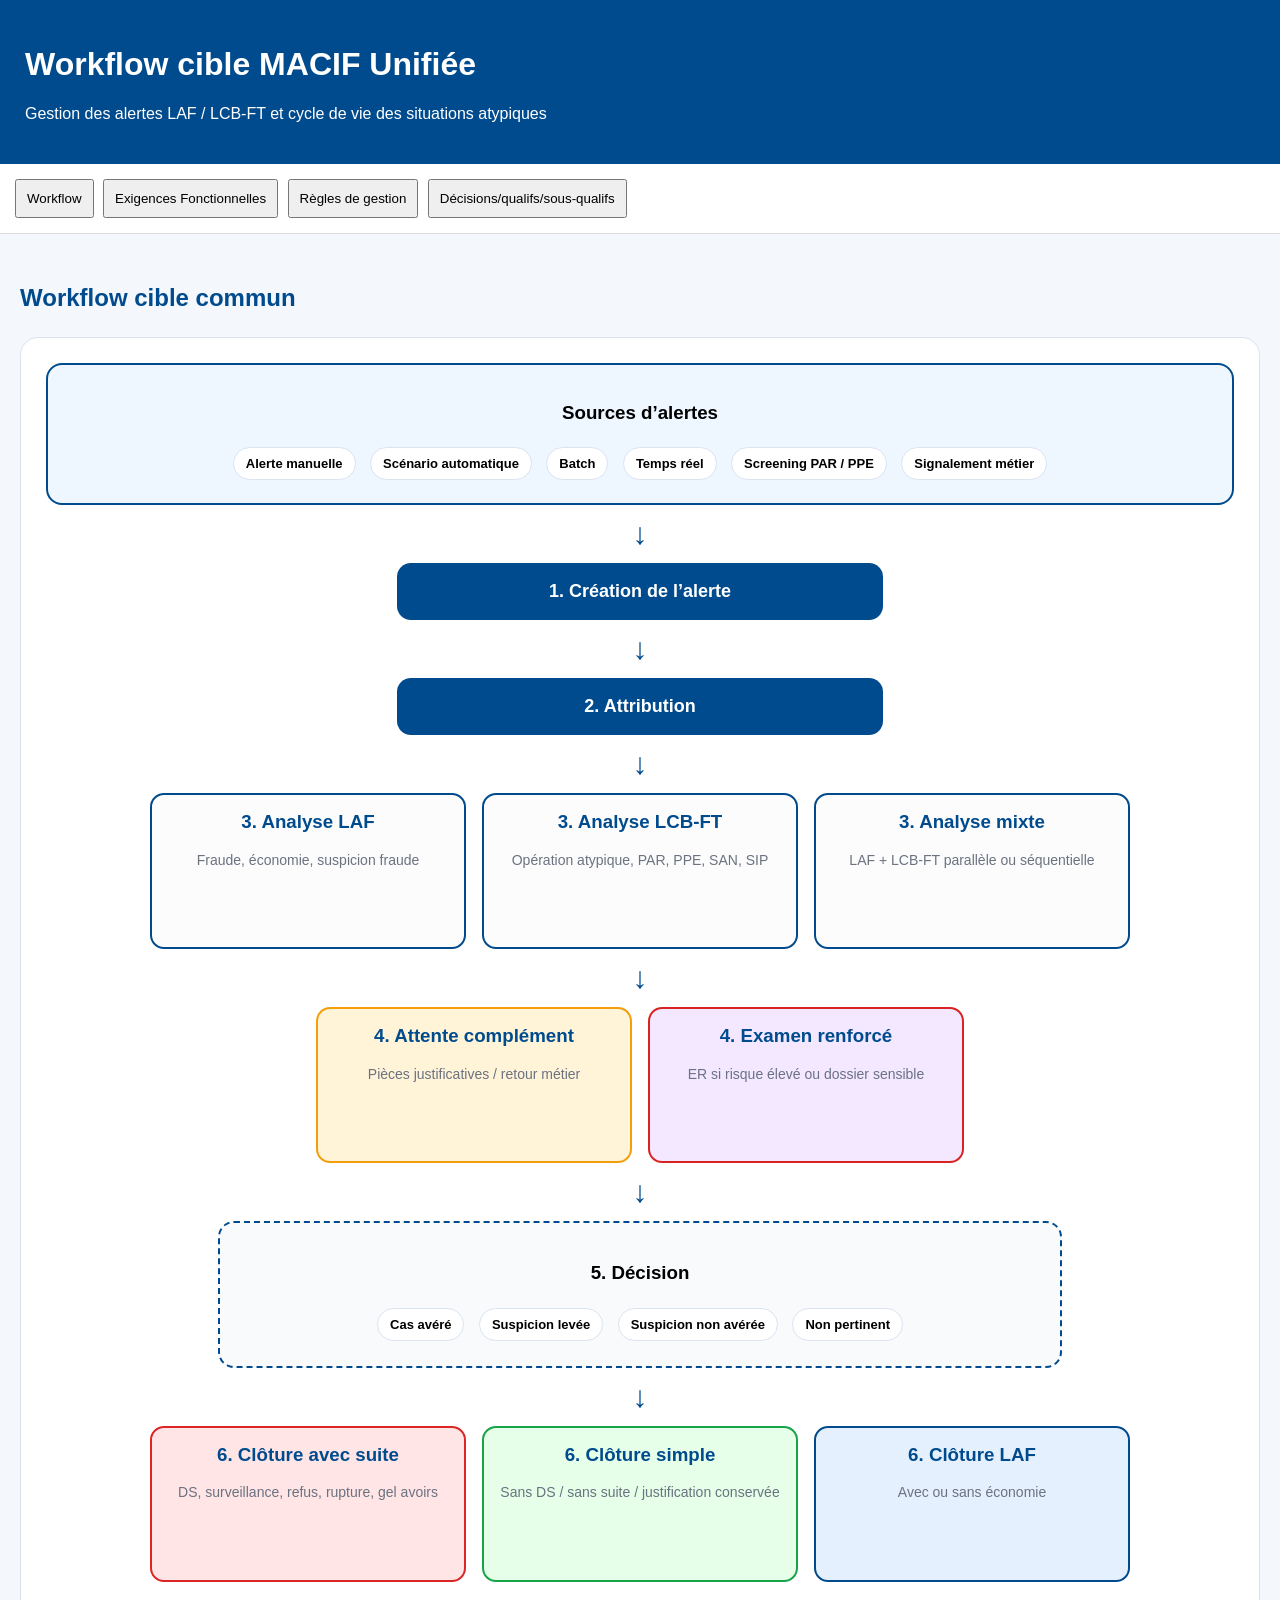
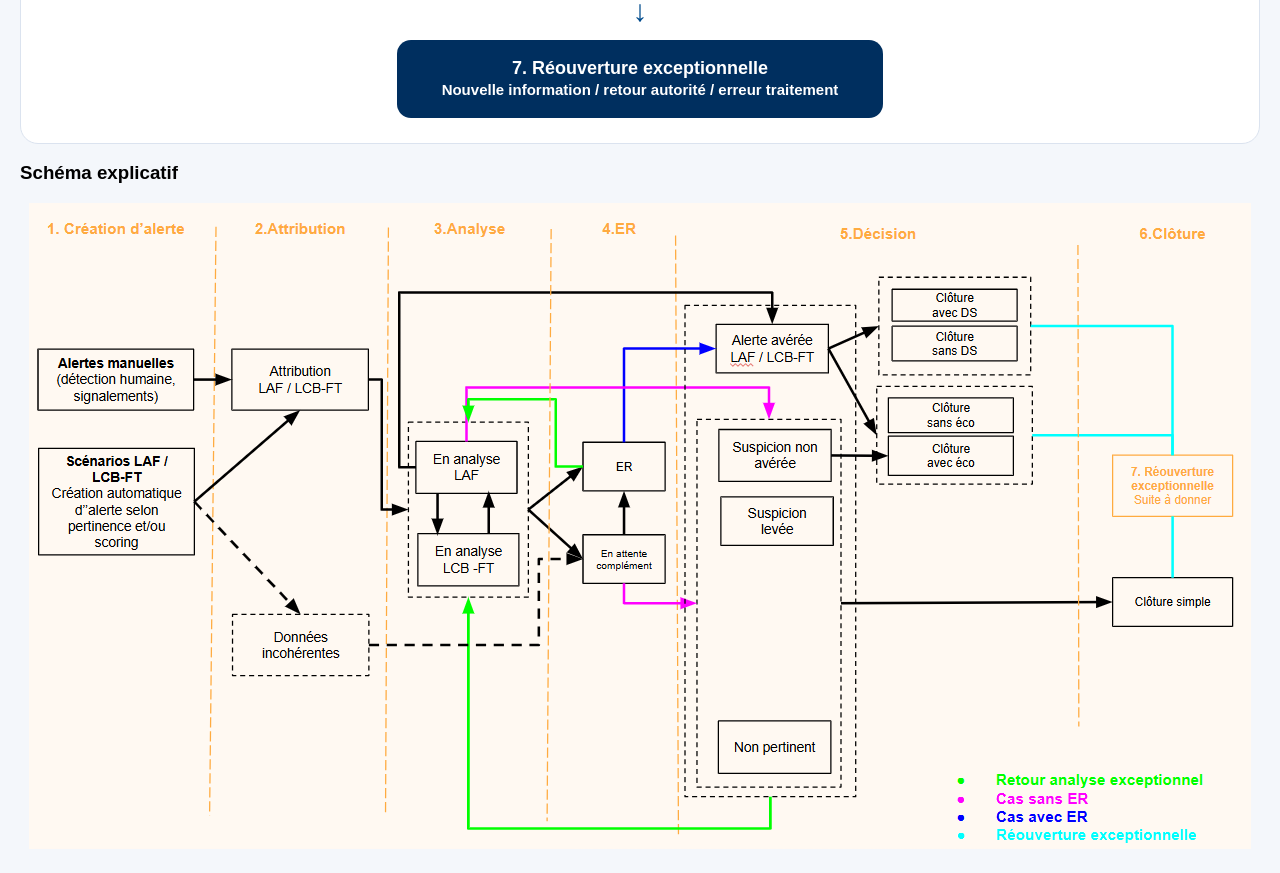
==== index.html @ 2d0e0710 "Rename WFM.html to index.html" ====
<!DOCTYPE html>
<html lang="fr">

<head>
    <meta charset="UTF-8">
    <title>Workflow cible MACIF Unifiée</title>
    <link rel="stylesheet" href="WFM.CSS">
</head>

<body>

<header>
    <h1>Workflow cible MACIF Unifiée</h1>
    <p>Gestion des alertes LAF / LCB-FT et cycle de vie des situations atypiques</p>
</header>

<nav>
   <button onclick="showPage('workflow')">Workflow</button>
    <button onclick="window.location.href='Exigences.html'">Exigences Fonctionnelles</button>
    <button onclick="showPage('regles')">Règles de gestion</button>
    <button onclick="showPage('decisions')">Décisions/qualifs/sous-qualifs</button>
</nav>

<div id="workflow" class="page active">



    <h2>Workflow cible commun</h2>

<div class="workflow-schema">

  <div class="source-box">
    <h3>Sources d’alertes</h3>
    <span>Alerte manuelle</span>
    <span>Scénario automatique</span>
    <span>Batch</span>
    <span>Temps réel</span>
    <span>Screening PAR / PPE</span>
    <span>Signalement métier</span>
  </div>

  <div class="flow-line">↓</div>

  <div class="main-step">1. Création de l’alerte</div>
  <div class="flow-line">↓</div>

  <div class="main-step">2. Attribution</div>
  <div class="flow-line">↓</div>

  <div class="split">
    <div class="branch">
      <h3>3. Analyse LAF</h3>
      <p>Fraude, économie, suspicion fraude</p>
    </div>

    <div class="branch">
      <h3>3. Analyse LCB-FT</h3>
      <p>Opération atypique, PAR, PPE, SAN, SIP</p>
    </div>

    <div class="branch">
      <h3>3. Analyse mixte</h3>
      <p>LAF + LCB-FT parallèle ou séquentielle</p>
    </div>
  </div>

  <div class="flow-line">↓</div>

  <div class="split">
    <div class="branch orange">
      <h3>4. Attente complément</h3>
      <p>Pièces justificatives / retour métier</p>
    </div>

    <div class="branch purple">
      <h3>4. Examen renforcé</h3>
      <p>ER si risque élevé ou dossier sensible</p>
    </div>
  </div>

  <div class="flow-line">↓</div>

  <div class="decision-zone">
    <h3>5. Décision</h3>

    <div class="decision-list">
      <span>Cas avéré</span>
      <span>Suspicion levée</span>
      <span>Suspicion non avérée</span>
      <span>Non pertinent</span>
    </div>
  </div>

  <div class="flow-line">↓</div>

  <div class="split">
    <div class="branch red">
      <h3>6. Clôture avec suite</h3>
      <p>DS, surveillance, refus, rupture, gel avoirs</p>
    </div>

    <div class="branch green">
      <h3>6. Clôture simple</h3>
      <p>Sans DS / sans suite / justification conservée</p>
    </div>

    <div class="branch blue">
      <h3>6. Clôture LAF</h3>
      <p>Avec ou sans économie</p>
    </div>
  </div>

  <div class="flow-line">↓</div>

  <div class="main-step exception">
    7. Réouverture exceptionnelle<br>
    <small>Nouvelle information / retour autorité / erreur traitement</small>
  </div>

</div>

    <h3>Schéma explicatif</h3>

  <div class="imaglecap">
    <img src="shéma.png" alt="">

</div>

</div>

<script src="WFM.JS"></script>

</body>
</html>
---- WFM.CSS ----
body{
font-family:Arial;
margin:0;
background:#f4f7fb;
}

header{
background:#004b8d;
color:white;
padding:25px;
}

nav{
background:white;
padding:15px;
border-bottom:1px solid #ddd;
}

button{
padding:10px;
margin-right:5px;
cursor:pointer;
}

.page{
display:none;
padding:20px;
}

.active{
display:block;
}

.workflow{
display:flex;
align-items:center;
flex-wrap:wrap;
gap:10px;
margin-top:20px;
}
.workflow-schema {
  background: #ffffff;
  border: 1px solid #dbe3ef;
  border-radius: 18px;
  padding: 25px;
  margin-top: 25px;
  text-align: center;
}

.source-box {
  background: #eef6ff;
  border: 2px solid #004b8d;
  border-radius: 16px;
  padding: 18px;
}

.source-box span,
.decision-list span {
  display: inline-block;
  background: white;
  border: 1px solid #dbe3ef;
  border-radius: 999px;
  padding: 8px 12px;
  margin: 5px;
  font-weight: bold;
  font-size: 13px;
}

.flow-line {
  font-size: 30px;
  color: #004b8d;
  font-weight: bold;
  margin: 12px 0;
}

.main-step {
  background: #004b8d;
  color: white;
  padding: 18px;
  border-radius: 14px;
  font-size: 18px;
  font-weight: bold;
  max-width: 450px;
  margin: auto;
}
.imaglecap
{
    text-align: center;
}

.split {
  display: flex;
  gap: 16px;
  justify-content: center;
  flex-wrap: wrap;
}

.branch {
  background: #fcfcfc;
  border: 2px solid #004b8d;
  border-radius: 14px;
  padding: 16px;
  width: 280px;
  min-height: 120px;
}

.branch h3 {
  margin-top: 0;
  color: #004b8d;
}

.branch p {
  color: #6b7280;
  font-size: 14px;
}

.orange {
  border-color: #f59e0b;
  background: #fff7e6;
}

.purple {
  border-color: #d92222;
  background: #f3e8ff;
}

.red {
  border-color: #dc2626;
  background: #fff1f1;
}

.green {
  border-color: #16a34a;
  background: #effff4;
}

.blue {
  border-color: #004b8d;
  background: #eef6ff;
}

.decision-zone {
  background: #f8fafc;
  border: 2px dashed #004b8d;
  border-radius: 16px;
  padding: 20px;
  max-width: 800px;
  margin: auto;
}

.exception {
  background: #002f5f;
}

.step{
background:white;
border:2px solid #004b8d;
padding:15px;
border-radius:12px;
width:120px;
text-align:center;
font-weight:bold;
}

.arrow{
font-size:24px;
font-weight:bold;
color:#004b8d;
}

table{
width:100%;
border-collapse:collapse;
background:white;
}

th{
background:#004b8d;
color:white;
padding:10px;
}

td{
border:1px solid #ddd;
padding:10px;
}

.decision{
padding:15px;
margin:10px 0;
border-radius:10px;
}

.red{
background:#ffe5e5;
}

.green{
background:#e5ffe8;
}

.orange{
background:#fff4d8;
}

.blue{
background:#e5f0ff;
}

.container{
    width:95%;
    margin:auto;
    padding:20px;
}

table{
    width:100%;
    border-collapse:collapse;
    margin-bottom:30px;
}

th{
    background:#004b8d;
    color:white;
    padding:12px;
}

td{
    border:1px solid #d9d9d9;
    padding:10px;
}

tr:nth-child(even){
    background:#f7f7f7;
}

h2{
    color:#004b8d;
    margin-top:30px;
}
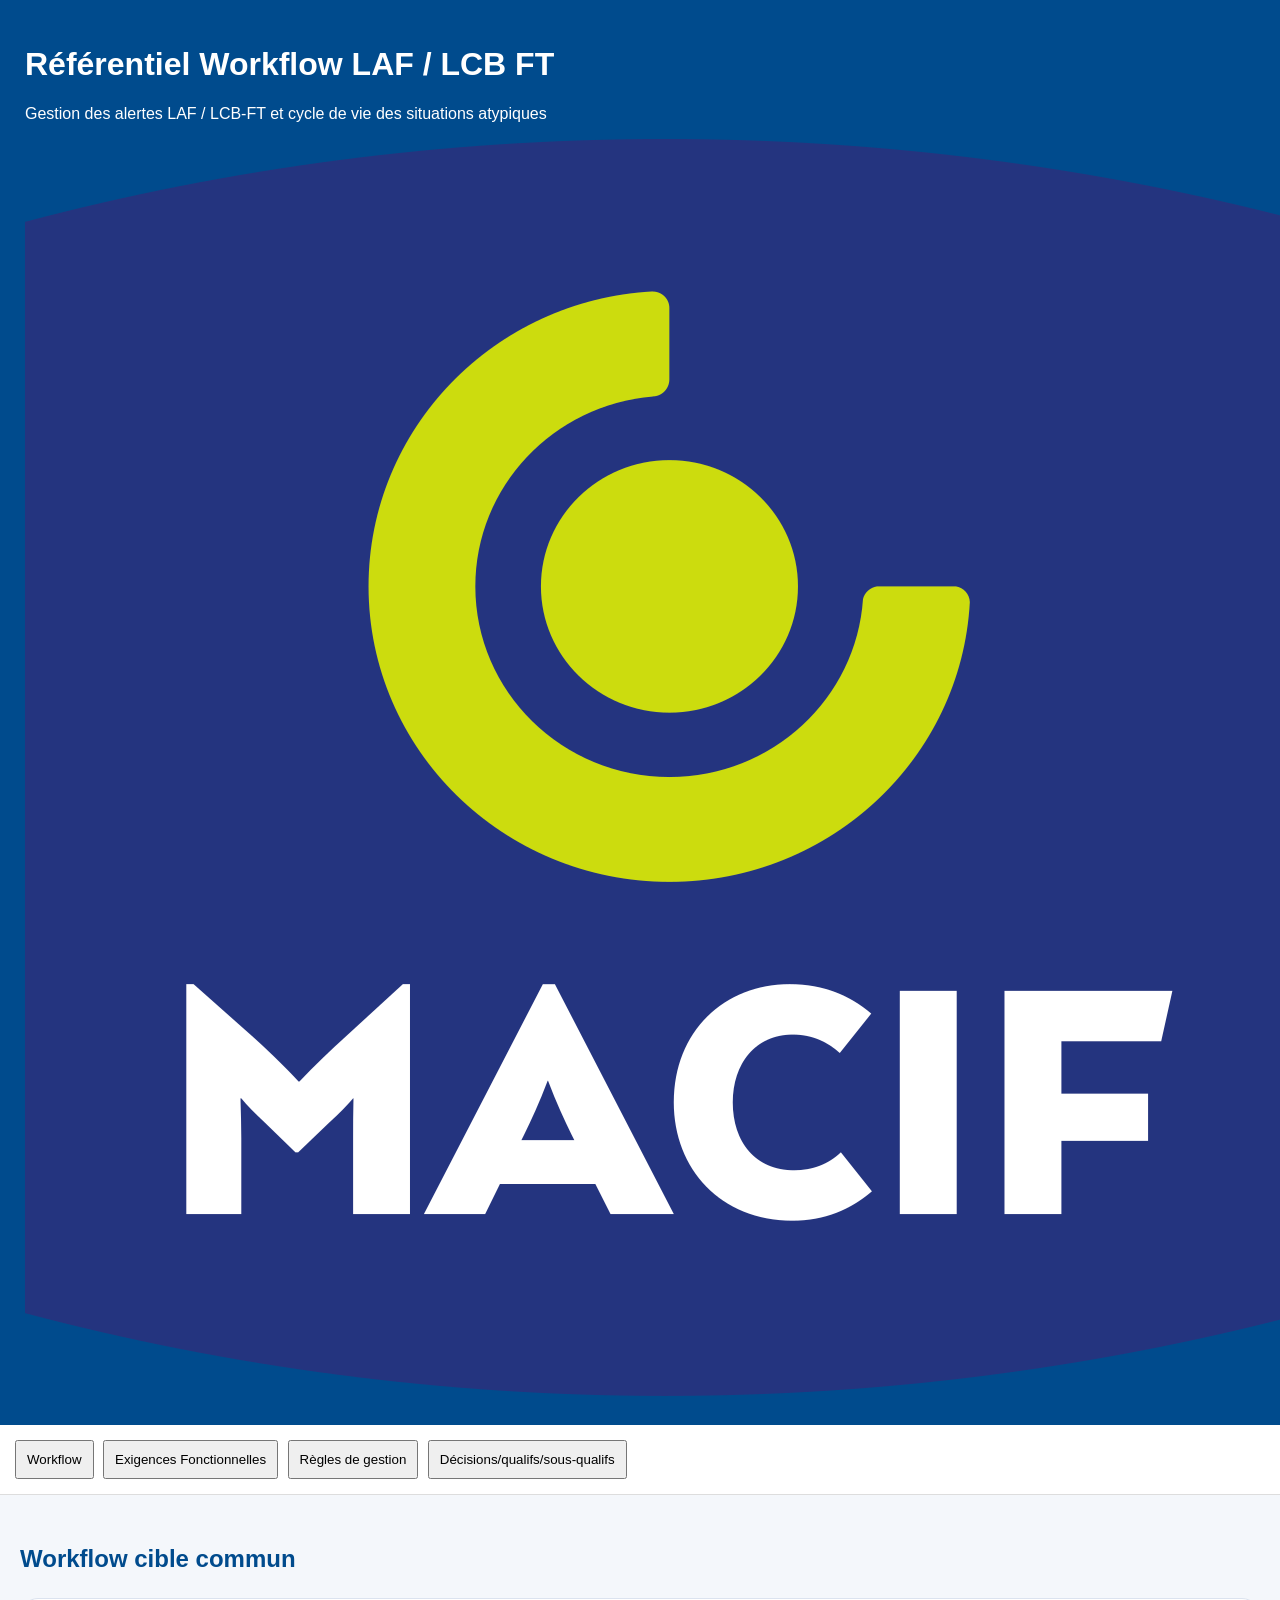
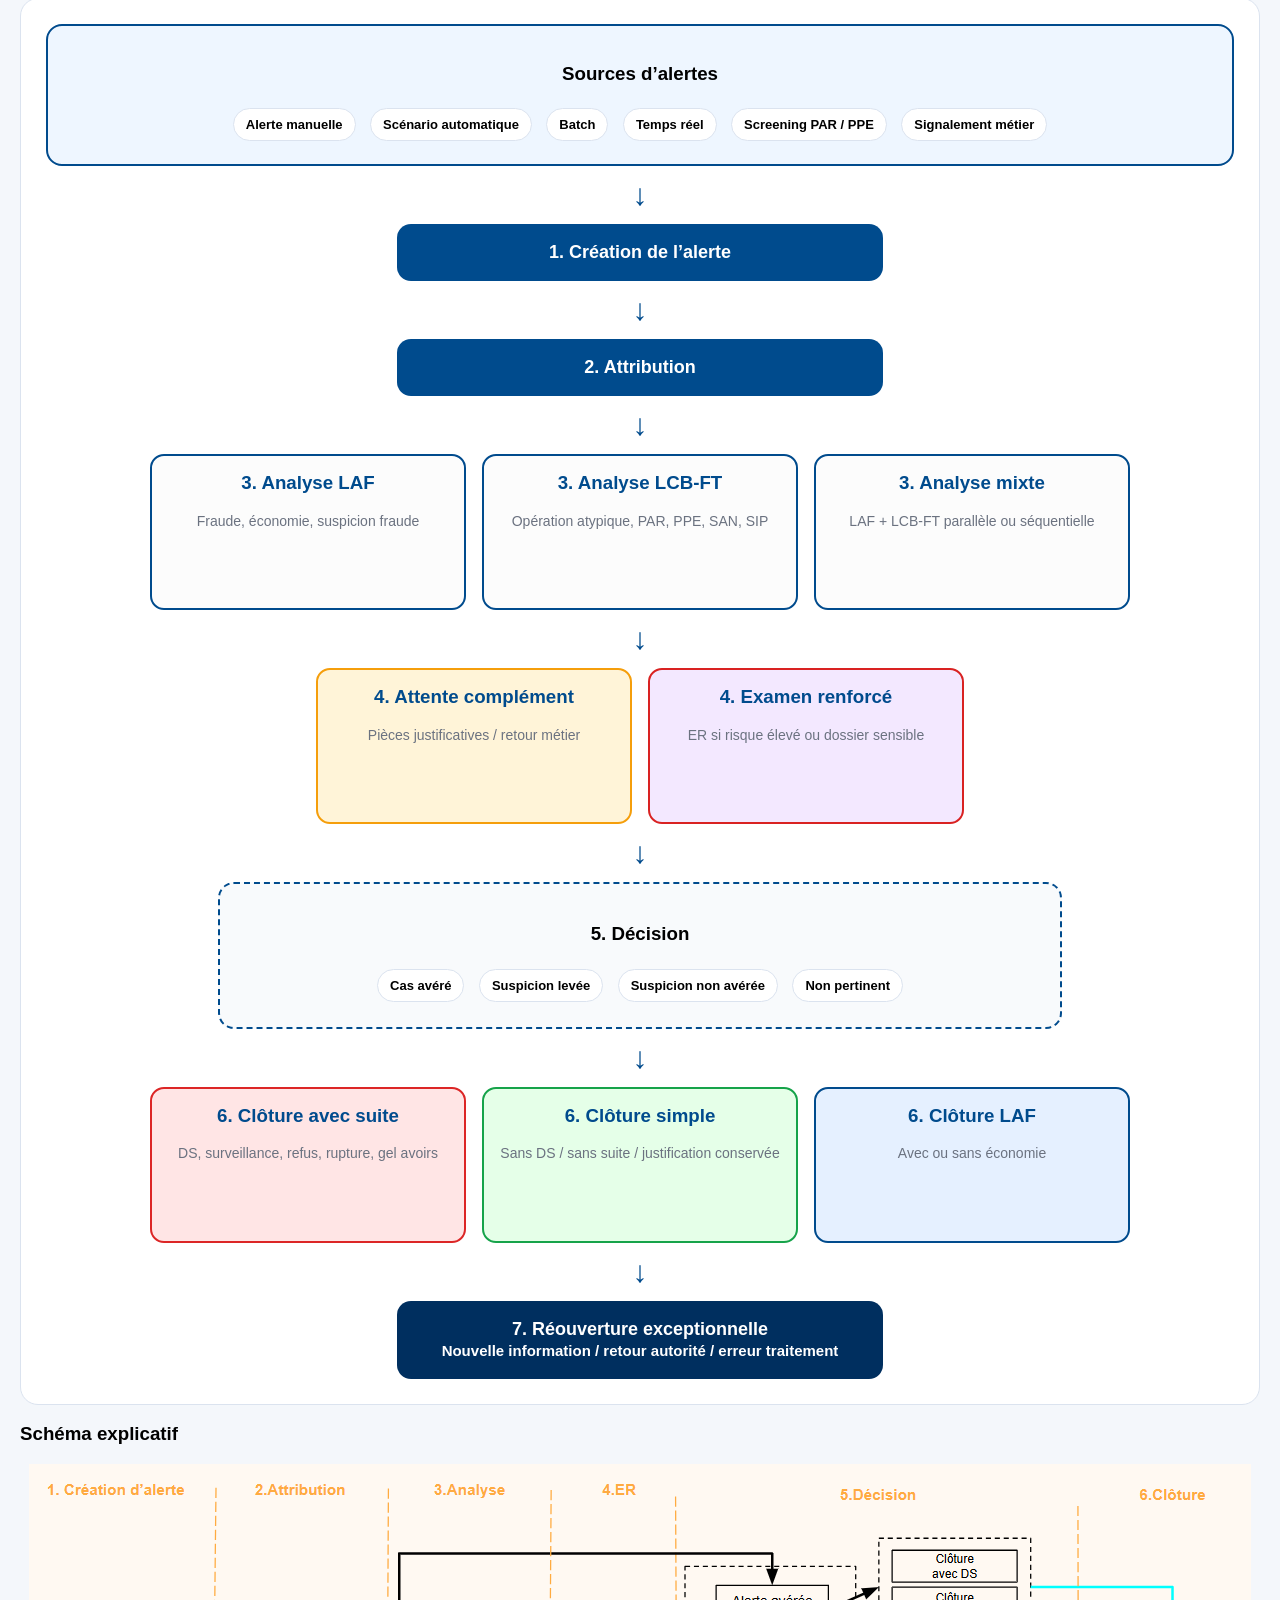
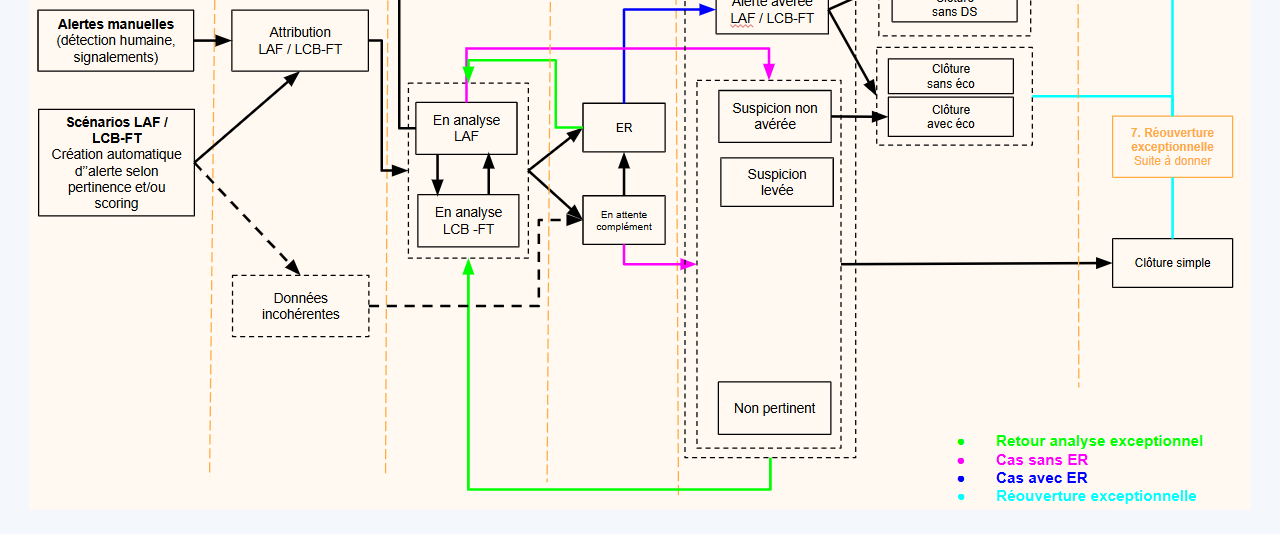
==== commit 6f797424: "Update index.html" ====
--- a/index.html
+++ b/index.html
@@ -10,14 +10,17 @@
 <body>
 
 <header>
-    <h1>Workflow cible MACIF Unifiée</h1>
+    <h1>Référentiel Workflow LAF / LCB FT</h1>
     <p>Gestion des alertes LAF / LCB-FT et cycle de vie des situations atypiques</p>
+      <div class="logo">
+    <img src="Logo_Macif.svg.png" alt="">
+            </div>
 </header>
 
 <nav>
    <button onclick="showPage('workflow')">Workflow</button>
     <button onclick="window.location.href='Exigences.html'">Exigences Fonctionnelles</button>
-    <button onclick="showPage('regles')">Règles de gestion</button>
+    <button onclick="window.location.href='RG.HTML'">Règles de gestion</button>
     <button onclick="showPage('decisions')">Décisions/qualifs/sous-qualifs</button>
 </nav>
 
